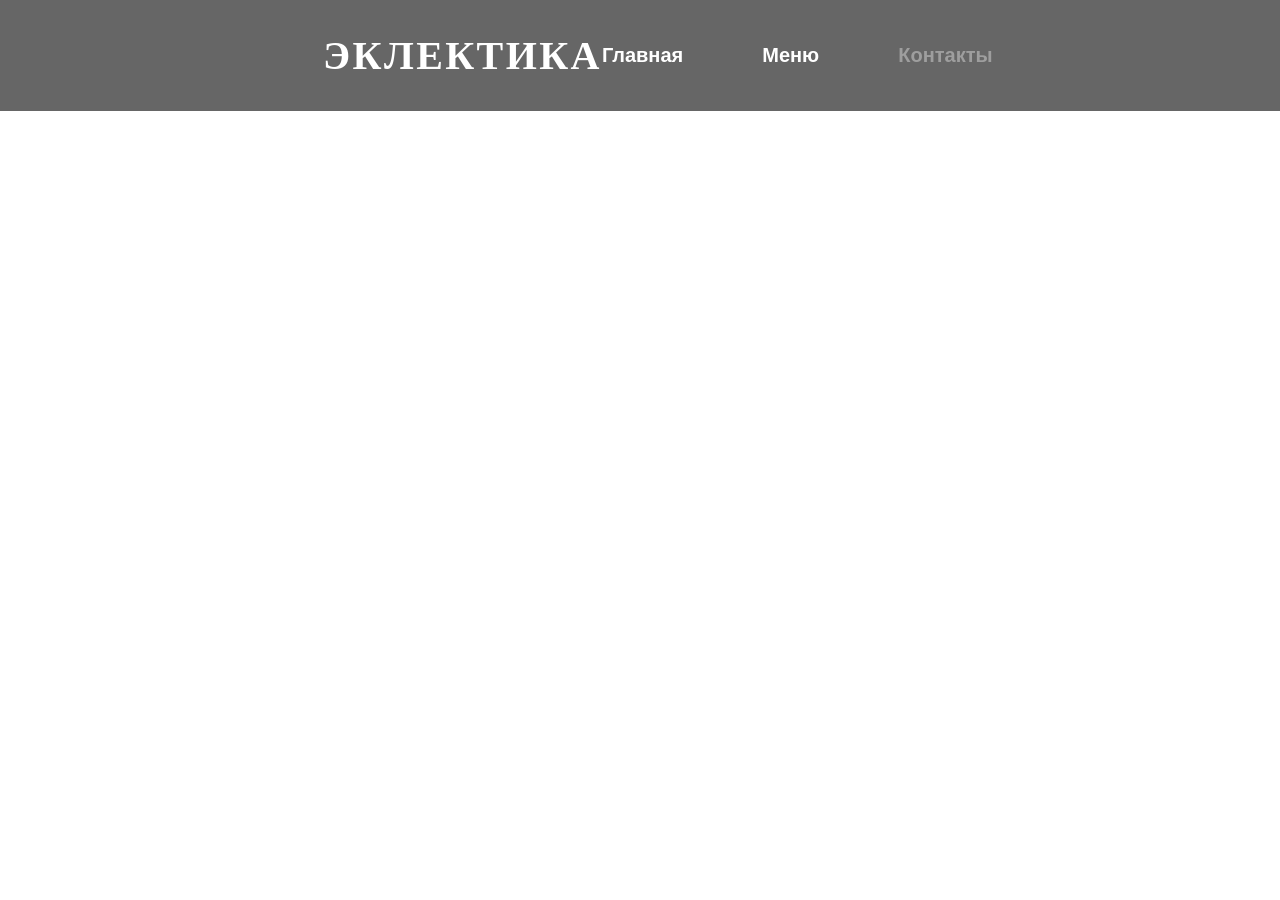
==== contact/index.html @ edfde31a "I started making an intro, I need to finish the picture and the button + there is a menu for all pag" ====
<!DOCTYPE html>
<html lang="ru">
    <head>
        <title>Ресторан</title>
        <link rel="stylesheet" type="text/css" href="../style/fonts.css" />
        <link rel="stylesheet" type="text/css" href="../style/colors.css" />
        <link rel="stylesheet" type="text/css" href="../style/common.css" />
        <link rel="stylesheet" type="text/css" href="../style/contact.css" />
        <meta name="description" content="Уютный ресторан с изысканной кухней и лучшим сервисом в городе.">
        <meta name="keywords" content="ресторан, меню, бронирование, вкусная еда, ужин">

    </head>
    <body>
        <div class="container hero-section">
            <nav>
                <h1 id="title">ЭКЛЕКТИКА</h1>
                <input id="checkbox-menu" type="checkbox">
                <label for="checkbox-menu" class="menu-icon"><img id="menu-icon-img" src="../assets/svg/menu.svg"></label>
                <label for="checkbox-menu" class="cross-icon"><img id="cross-icon-img" src="../assets/gallery/cross.png"></label>
                <div id="menu-container">
                    <ul>
                        <li><a class="nav-link" href="../index.html">Главная</a></li>
                        <li><a class="nav-link" href="../menu/index.html">Меню</a></li>
                        <li><a class="nav-link active">Контакты</a></li>
                    </ul>
                </div>
                <div id="menu-container-phone">
                    <ul>
                        <li><a class="nav-link active"  href="../index.html">Главная</a></li>
                        <li><a class="nav-link" href="../menu/index.html">Меню</a></li>
                        <li><a class="nav-link">Контакты</a></li>
                    </ul>
                </div>
            </nav>
            <main>
                
            </main>
        </div>
    </body>
</html>
---- style/fonts.css ----
.bona-nova-regular {
  font-family: "Bona Nova", serif;
  font-weight: 400;
  font-style: normal;
}

.bona-nova-bold {
  font-family: "Bona Nova", serif;
  font-weight: 700;
  font-style: normal;
}

.bona-nova-regular-italic {
  font-family: "Bona Nova", serif;
  font-weight: 400;
  font-style: italic;
}

.pt-sans-regular {
  font-family: "PT Sans", sans-serif;
  font-weight: 400;
  font-style: normal;
}

.pt-sans-bold {
  font-family: "PT Sans", sans-serif;
  font-weight: 700;
  font-style: normal;
}

.pt-sans-regular-italic {
  font-family: "PT Sans", sans-serif;
  font-weight: 400;
  font-style: italic;
}

.pt-sans-bold-italic {
  font-family: "PT Sans", sans-serif;
  font-weight: 700;
  font-style: italic;
}
---- style/common.css ----
* {
    margin: 0;
    padding: 0;
    box-sizing: border-box;
}

body{
    width: 100%;
}

nav{
    width: 100%;
    display: flex;
    color: #FFFFFF;
    background-color: rgb(0, 0, 0, 0.6);
    height: 111px;
    align-items: center;
    padding: 31px 323px 32px 323px;
    justify-content: space-between;
}

nav > h1 {
    font-family: "Bona Nova", serif; 
    font-size: 40px;
    letter-spacing: 0.06em;
}


#menu-container > ul {
    list-style: none;
    display: flex;
    gap: 79px;
}

.nav-link{
    text-decoration: none;
    font-family: "PT Sans", sans-serif;
    font-size: 20px;
    font-weight: 700;
    color: #FFFFFF;
}

.nav-link.active{
    color: #9E9E9E;
}

#checkbox-menu, #menu-container-phone{
    display: none;
}

label[for="checkbox-menu"]{
    display: none;
}

#menu-container-phone{
    width: 198px;
    height: 100vh;
    position: fixed;
    top: 0;
    right: 0;
    background-color: #000000;
}

#menu-container-phone > ul {
    list-style: none;
    margin-top: 112px;
    margin-left: 29px;
    display: flex;
    flex-direction: column;
    gap: 30.5px;
}

#menu-icon-img{
    position: absolute;
    top: 16px;
    right: 30px;
    height: 36px;
}

/* --------------------------------- */

@media (max-width: 768px) {
    #menu-container {
        display: none;
    }

    .cross-icon{
        display: none;
    }

    label.menu-icon {
        display: block;
    }

    nav > h1 {
        font-size: 16px;
    }

    nav{
        height: 65px!important;
        padding-left: 30px;
        padding-bottom: 23px;
        padding-top: 23px;
    }

    label[for="checkbox-menu"] > img{
        height: 25px;
    }

    #checkbox-menu:checked ~ #menu-container-phone {
        display: block;   
    }

    #checkbox-menu:checked ~ .cross-icon {
        display: block;
        position: fixed;
        right: 31px;
        top: 17px;
        z-index: 10001;
    }

    #cross-icon-img{
        height: 34px;
    }

}
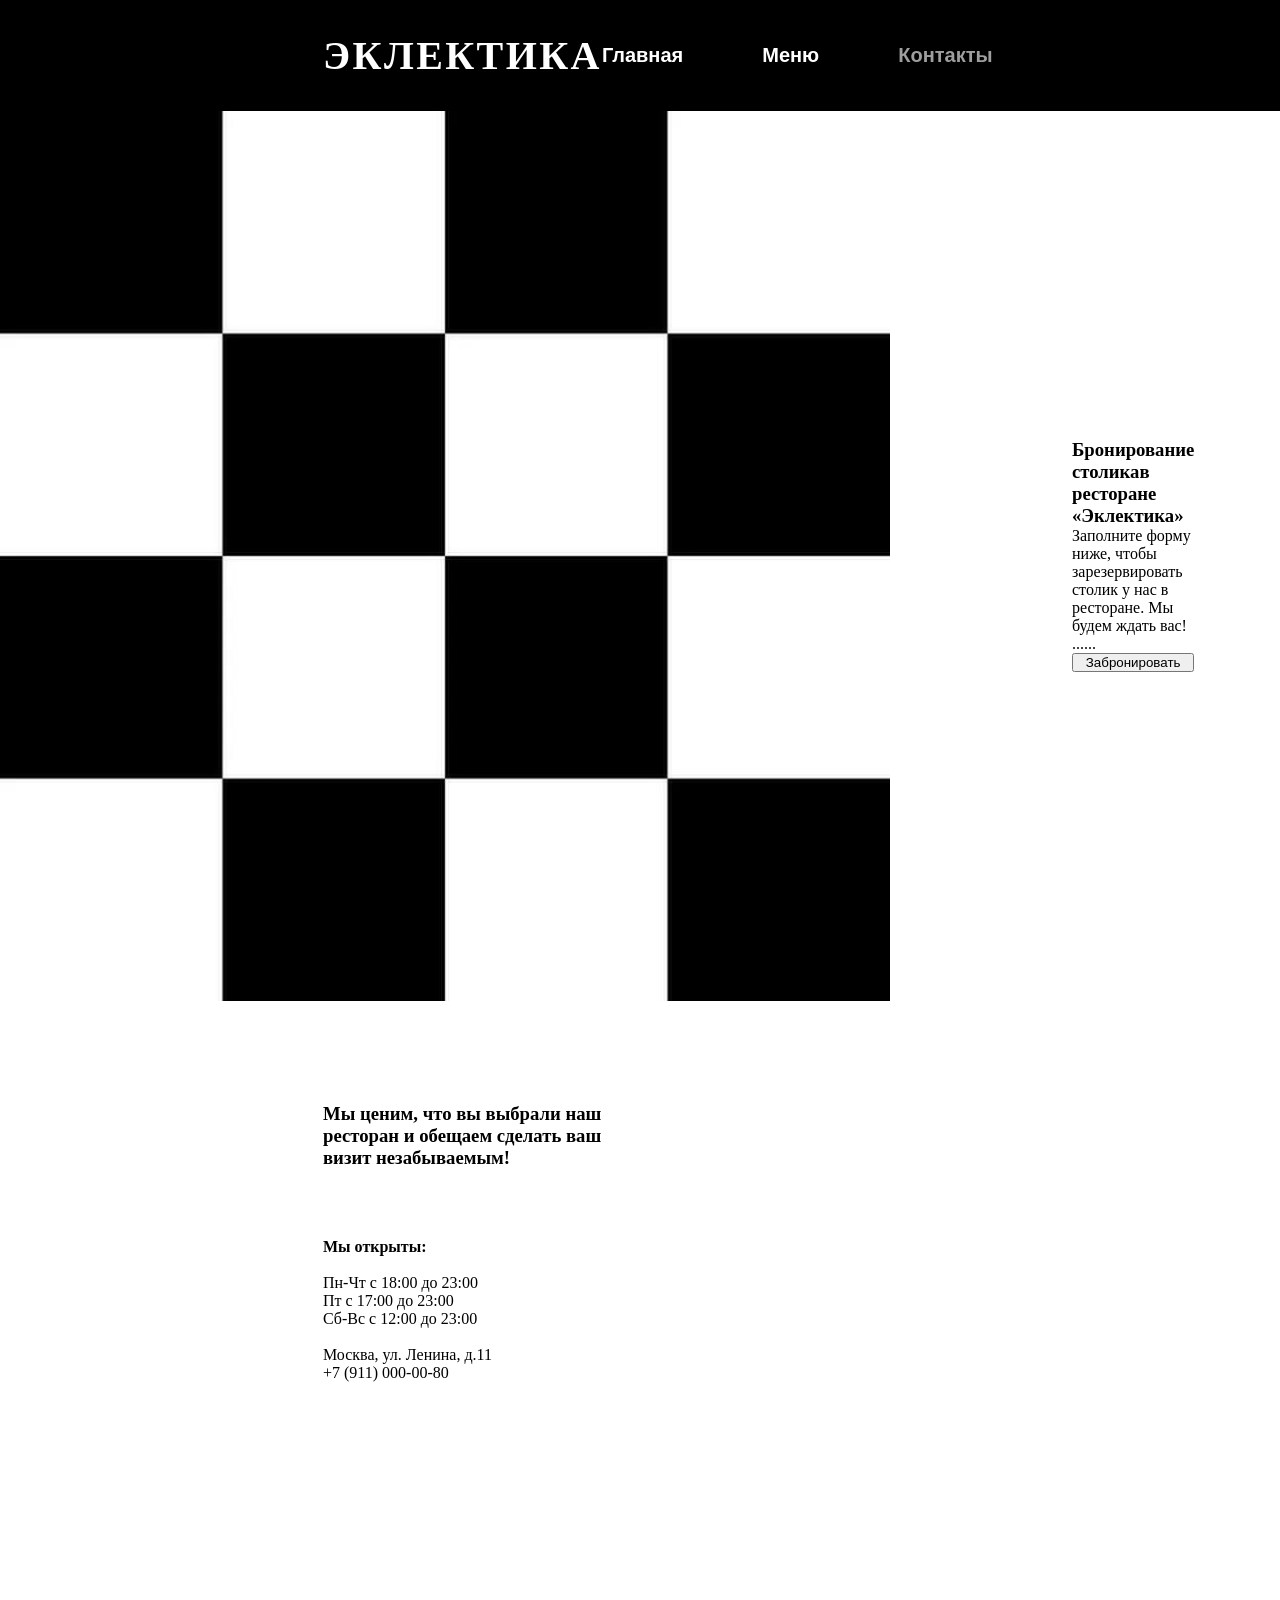
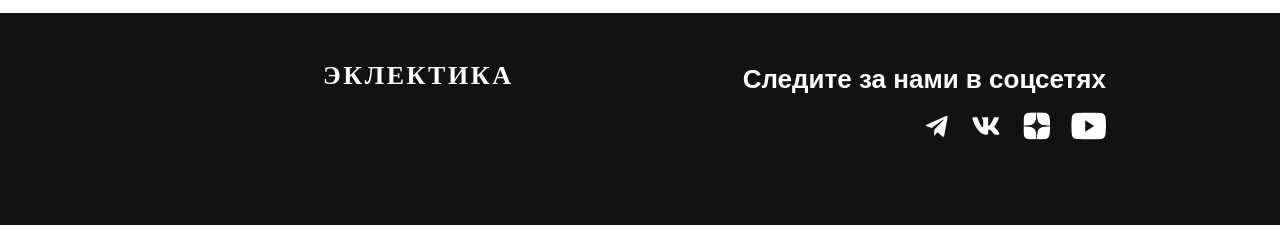
==== commit 99b22c16: "I'm finishing up contacts" ====
--- a/contact/index.html
+++ b/contact/index.html
@@ -6,6 +6,7 @@
         <link rel="stylesheet" type="text/css" href="../style/colors.css" />
         <link rel="stylesheet" type="text/css" href="../style/common.css" />
         <link rel="stylesheet" type="text/css" href="../style/contact.css" />
+        <meta name="viewport" content="width=device-width, initial-scale=1.0">
         <meta name="description" content="Уютный ресторан с изысканной кухней и лучшим сервисом в городе.">
         <meta name="keywords" content="ресторан, меню, бронирование, вкусная еда, ужин">
 
@@ -33,8 +34,51 @@
                 </div>
             </nav>
             <main>
-                
+                <section id="booking">
+                    <img src="../assets/img/sq.jpg">
+                    <div>
+                        <h3>Бронирование столикав ресторане «Эклектика»</h3>
+                        <p>Заполните форму ниже, чтобы зарезервировать столик у нас в ресторане. Мы будем ждать вас!</p>
+                        <form>
+                            ......
+                            <button>Забронировать</button>
+                        </form>
+                    </div>
+                </section>
+                <section id="contacts">
+                    <div>
+                        <h3 id="contacts-h3">Мы ценим, что вы выбрали наш ресторан и обещаем сделать ваш визит незабываемым!</h3>
+                        <p>
+                            <b>Мы открыты:</b>
+                            </br>
+                            </br>
+                            Пн-Чт с 18:00 до 23:00
+                            </br>
+                            Пт с 17:00 до 23:00
+                            </br>
+                            Сб-Вс с 12:00 до 23:00
+                            </br>
+                            </br>
+                            Москва, ул. Ленина, д.11
+                            </br>
+                            +7 (911) 000-00-80
+                        </p>
+                    </div>
+                    <iframe src="https://yandex.ru/map-widget/v1/?um=constructor%3A0eaf911303ebc9ba9ed9ba10dc5fababc017512eb0811d73e80b8dd25c62c32e&amp;source=constructor" width="970" height="612" frameborder="0"></iframe>
+                </section>
             </main>
+            <footer>
+                <h2>ЭКЛЕКТИКА</h2>
+                <div id="footer-column">
+                    <p>Следите за нами в соцсетях</p>
+                    <div id="social-network">
+                        <img src="../assets/svg/tg.svg">
+                        <img src="../assets/svg/vk.svg">
+                        <img src="../assets/svg/dzen.svg">
+                        <img src="../assets/svg/youtube.svg">
+                    </div>
+                </div>
+            </footer>
         </div>
     </body>
 </html>
--- a/style/common.css
+++ b/style/common.css
@@ -12,6 +12,8 @@
     width: 100%;
     display: flex;
     color: #FFFFFF;
+    position: relative; 
+    z-index: 999; 
     background-color: rgb(0, 0, 0, 0.6);
     height: 111px;
     align-items: center;
@@ -77,6 +79,50 @@
     height: 36px;
 }
 
+/* ----------------footer----------------- */
+
+footer{
+    background-color: #121212;
+    color: #FFFFFF;
+    display: flex;
+    height: 212px;
+    padding-top: 50px;
+    justify-content: space-between;
+    padding: 50px 174px 0px 323px;
+}
+
+footer > h2{
+    font-family: "Bona Nova", serif;
+    font-size: 26px;
+    font-weight: 700;
+    line-height: 100%;
+    letter-spacing: 0.1em;
+}
+
+#footer-column{
+    display: flex;
+    flex-direction: column;
+    gap: 15px;
+    align-items: end;
+}
+
+#footer-column > p{
+    font-family: "PT Sans", sans-serif;
+    font-size: 26px;
+    font-weight: 700;
+    line-height: 125%;
+}
+
+#social-network{
+    display: flex;
+    gap: 20px;
+    height: 30px;
+}
+
+#social-network > img {
+    height: 100%;
+}
+
 /* --------------------------------- */
 
 @media (max-width: 768px) {
@@ -123,4 +169,42 @@
         height: 34px;
     }
 
+    /* ----------------footer media----------------- */
+
+    footer{
+        width: 100%;
+        height: 260px;
+        padding: 0;
+        flex-direction: column;
+        padding: 45px 0px 64px 30px;
+    }
+    
+    footer > h2{
+        font-size: 16px;
+    }
+
+    #footer-column > p{
+        font-size: 16px;
+        line-height: 125%;
+        margin-bottom: 0px;
+    }
+
+    #footer-column{
+        gap: 12px;
+        align-items: start;
+    }
+
+    #footer-column > p{
+        font-size: 16px;
+    }
+
+    #social-network{
+        display: flex;
+        gap: 15px;
+    }
+
+    #social-network{
+        height: 20px;
+    }
+
 }
--- a/style/contact.css
+++ b/style/contact.css
@@ -0,0 +1,42 @@
+body {
+    background-color: #FFFFFF;
+}
+
+nav{
+    background-color: rgb(0, 0, 0);
+}
+
+#booking, #contacts{
+    display: flex;
+}
+
+#booking > img{
+    width: 950px;
+    height: 890px;
+}
+
+#booking > div{
+    width: 50.5%;
+    padding: 131px 323px 132px 182px;
+}
+
+#booking > div{
+    display: flex;
+    flex-direction: column;
+    justify-content: center;
+}
+
+form{
+    display: flex;
+    flex-direction: column;
+}
+
+#contacts > div{
+    width: 49.5%;
+    margin: 102px 162px 102px 323px;
+    max-width: 465px;
+}
+
+#contacts-h3{
+    margin-bottom: 69px;
+}
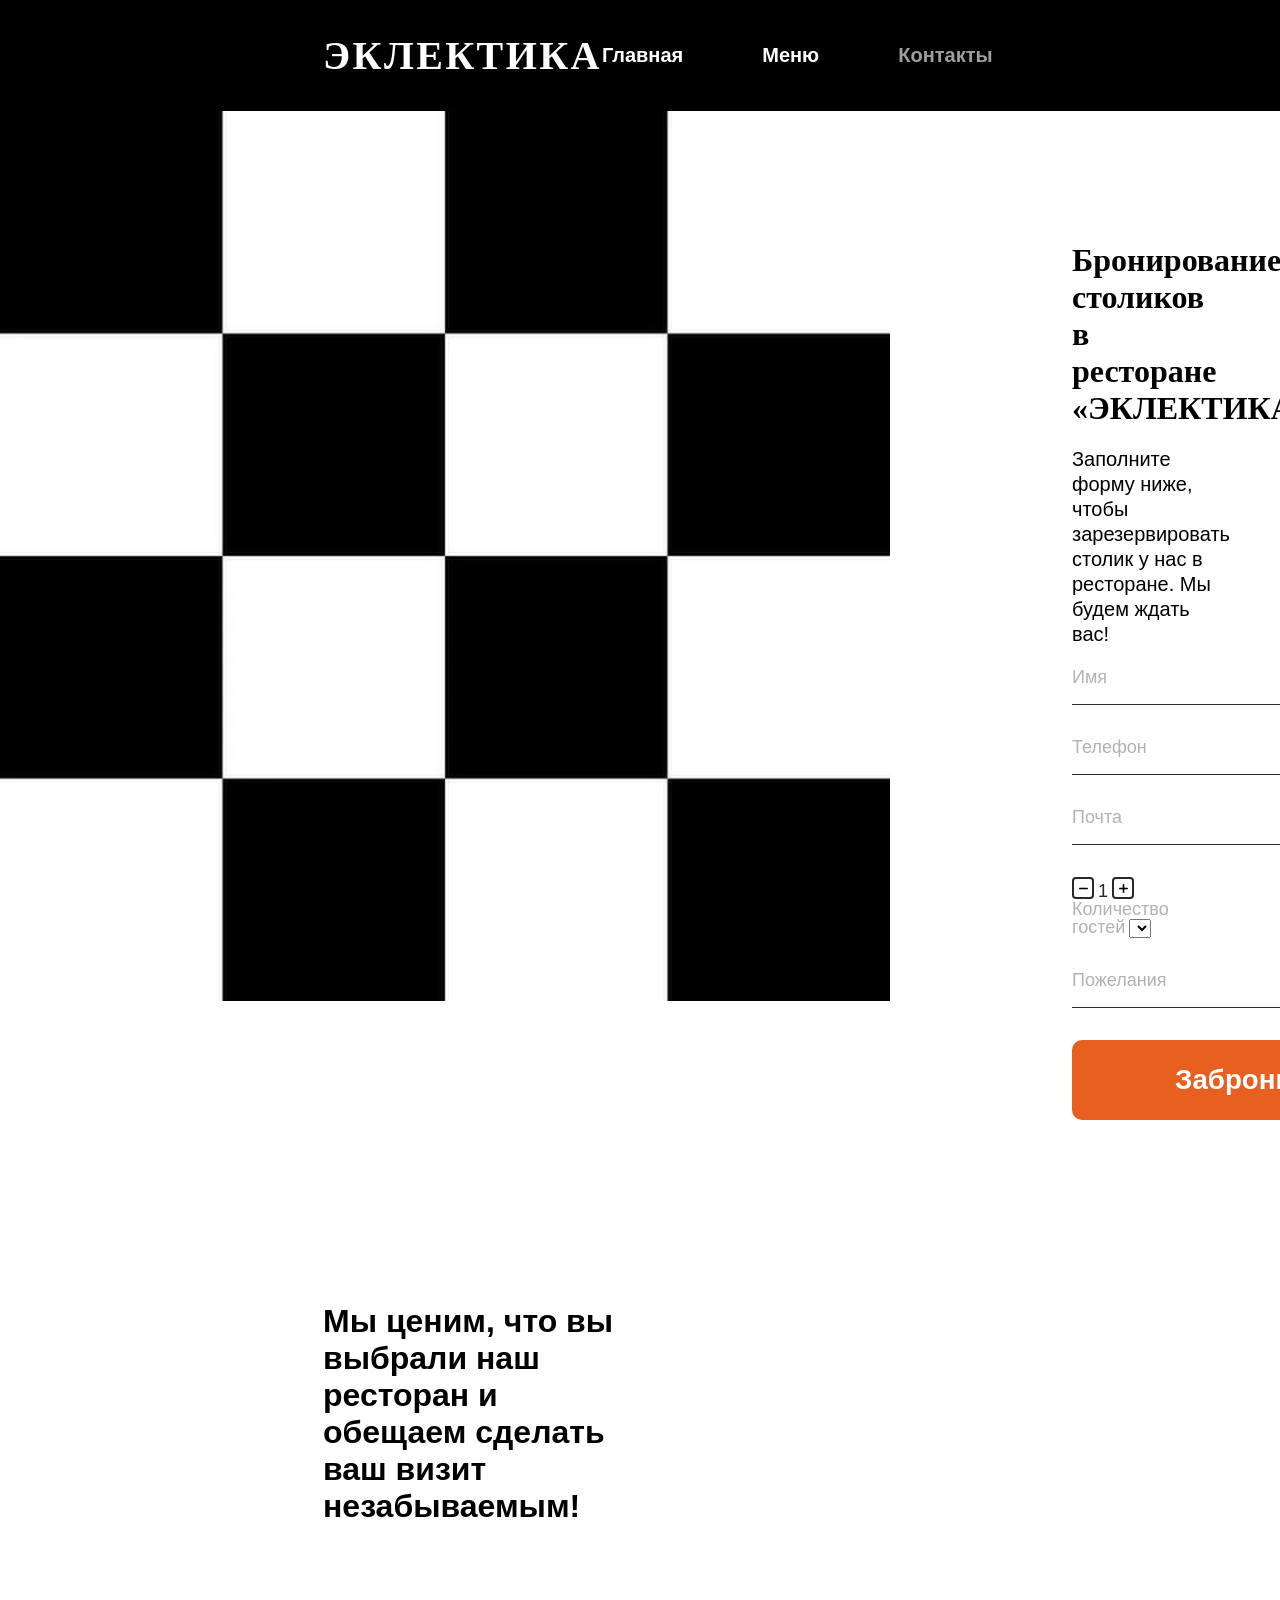
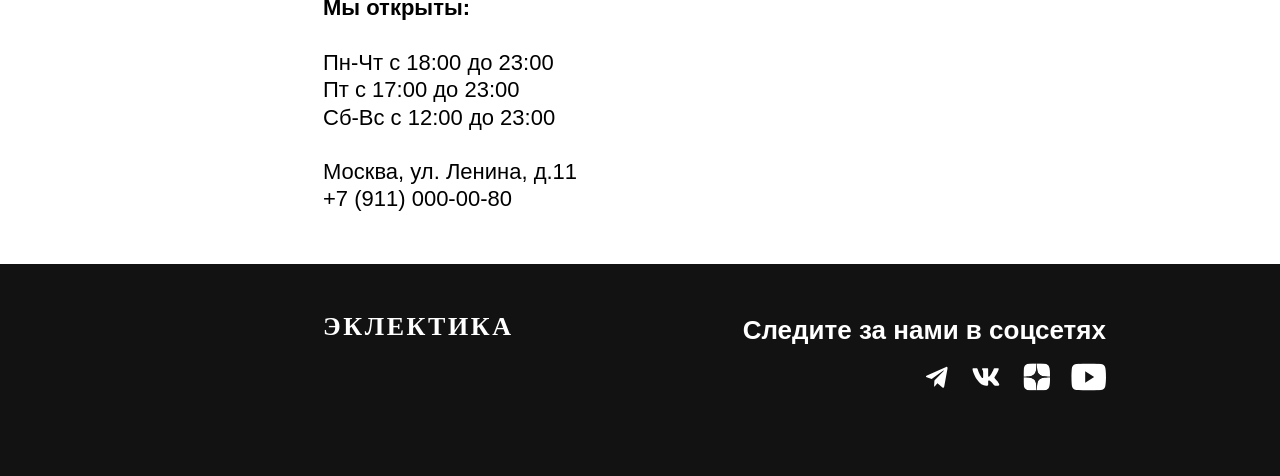
==== commit 7aa28aff: "I'm done with the main part" ====
--- a/contact/index.html
+++ b/contact/index.html
@@ -34,21 +34,34 @@
                 </div>
             </nav>
             <main>
+                <section id="intro"></section>
                 <section id="booking">
                     <img src="../assets/img/sq.jpg">
                     <div>
-                        <h3>Бронирование столикав ресторане «Эклектика»</h3>
-                        <p>Заполните форму ниже, чтобы зарезервировать столик у нас в ресторане. Мы будем ждать вас!</p>
+                        <h3 id="booking-h3">Бронирование столиков в ресторане «ЭКЛЕКТИКА»</h3>
+                        <p id="booking-p">Заполните форму ниже, чтобы зарезервировать столик у нас в ресторане. Мы будем ждать вас!</p>
                         <form>
-                            ......
-                            <button>Забронировать</button>
+                            <input type="text" placeholder="Имя">
+                            <input type="tel" placeholder="Телефон">
+                            <input type="email" placeholder="Почта">
+                            <div>
+                                <button class="guests-button"><img class="guests-button-img" src="../assets/img/min.png"></button>
+                                <span>1</span>
+                                <button class="guests-button"><img class="guests-button-img" src="../assets/img/plus.png"></button>
+                                <label>Количество гостей</label>
+                                <select></select>
+                            </div>
+                            <input type="text" placeholder="Пожелания">
+                            <button id="booking-button">Забронировать</button>
                         </form>
                     </div>
                 </section>
                 <section id="contacts">
+                    <iframe id="iframe-media" src="https://yandex.ru/map-widget/v1/?um=constructor%3A0eaf911303ebc9ba9ed9ba10dc5fababc017512eb0811d73e80b8dd25c62c32e&amp;source=constructor" width="360" height="265" frameborder="0"></iframe>
                     <div>
                         <h3 id="contacts-h3">Мы ценим, что вы выбрали наш ресторан и обещаем сделать ваш визит незабываемым!</h3>
-                        <p>
+                        <h3 id="contacts-h3-media">Мы ценим ваш выбор нашего ресторана и обещаем сделать ваш визит незабываемым!</h3>
+                        <p id="contacts-p">
                             <b>Мы открыты:</b>
                             </br>
                             </br>
@@ -64,7 +77,7 @@
                             +7 (911) 000-00-80
                         </p>
                     </div>
-                    <iframe src="https://yandex.ru/map-widget/v1/?um=constructor%3A0eaf911303ebc9ba9ed9ba10dc5fababc017512eb0811d73e80b8dd25c62c32e&amp;source=constructor" width="970" height="612" frameborder="0"></iframe>
+                    <iframe id="iframe-pc" src="https://yandex.ru/map-widget/v1/?um=constructor%3A0eaf911303ebc9ba9ed9ba10dc5fababc017512eb0811d73e80b8dd25c62c32e&amp;source=constructor" width="970" height="612" frameborder="0"></iframe>
                 </section>
             </main>
             <footer>
--- a/style/colors.css
+++ b/style/colors.css
@@ -0,0 +1,8 @@
+:root {
+    --base-white: #FFFFFF;
+    --light-1: #B2B2B2;
+    --light-2: #9E9E9E;
+    --black-1: #292929;
+    --black-2: #121212;
+    --base-orange: #E76020;
+}
--- a/style/common.css
+++ b/style/common.css
@@ -11,7 +11,7 @@
 nav{
     width: 100%;
     display: flex;
-    color: #FFFFFF;
+    color: var(--base-white);
     position: relative; 
     z-index: 999; 
     background-color: rgb(0, 0, 0, 0.6);
@@ -39,11 +39,11 @@
     font-family: "PT Sans", sans-serif;
     font-size: 20px;
     font-weight: 700;
-    color: #FFFFFF;
+    color: var(--base-white);
 }
 
 .nav-link.active{
-    color: #9E9E9E;
+    color: var(--light-2);
 }
 
 #checkbox-menu, #menu-container-phone{
@@ -82,8 +82,8 @@
 /* ----------------footer----------------- */
 
 footer{
-    background-color: #121212;
-    color: #FFFFFF;
+    background-color: var(--black-2);
+    color: var(--base-white);
     display: flex;
     height: 212px;
     padding-top: 50px;
--- a/style/contact.css
+++ b/style/contact.css
@@ -1,5 +1,12 @@
+@import "colors.css";
+
 body {
-    background-color: #FFFFFF;
+    background-color: var(--base-white);
+    width: 100%;
+}
+
+#intro{
+    display: none;
 }
 
 nav{
@@ -20,10 +27,18 @@
     padding: 131px 323px 132px 182px;
 }
 
-#booking > div{
-    display: flex;
-    flex-direction: column;
-    justify-content: center;
+#booking-h3{
+    margin-bottom: 20px;
+    font-family: "Bona Nova", serif; 
+    font-size: 32px;
+}
+
+#booking-p{
+    margin-bottom: 20px;
+    font-family: "PT Sans", sans-serif;
+    font-size: 20px;
+    font-weight: 400;
+    line-height: 125%;
 }
 
 form{
@@ -31,12 +46,174 @@
     flex-direction: column;
 }
 
+form > div{
+    margin-bottom: 32px;
+}
+
+input{
+    border: none;
+    border-bottom: 1px solid var(--black-1);
+    height: 38px;
+    width: 411px;
+    margin-bottom: 32px;
+    padding-bottom: 15px;
+}
+
+span{
+    font-family: "PT Sans", sans-serif;
+    font-size: 18px;
+    line-height: 96%;
+    font-weight: 400;
+    color: var(--black-1);
+}
+
+input::placeholder, label {
+    color: var(--light-1);
+    font-family: "PT Sans", sans-serif;
+    font-size: 18px;
+    line-height: 96%;
+}
+
+.guests-button{
+    width: 22px;
+    height: 22px;
+    border: 2px solid var(--black-1);
+    color: var(--black-1);
+    font-size: 22px;
+    border-radius: 4px;
+    background-color: transparent;
+}
+
+.guests-button-img{
+    width: 9px;
+    height: 9px;
+    display: flex;
+    margin: 0 auto;
+}
+
+#booking-button{
+    width: 420px;
+    height: 80px;
+    border-radius: 10px;
+    border: solid var(--base-orange);
+    background-color: var(--base-orange);
+    font-family: "PT Sans", sans-serif;
+    font-size: 27.7px;
+    font-weight: 700;
+    color: var(--base-white);
+}
+
 #contacts > div{
     width: 49.5%;
-    margin: 102px 162px 102px 323px;
+    margin: auto 162px auto 323px;
     max-width: 465px;
 }
 
 #contacts-h3{
     margin-bottom: 69px;
+    font-family: "PT Sans", sans-serif;
+    font-size: 32px;
+}
+
+#contacts-h3-media{
+    display: none;
+}
+
+#contacts-p{
+    font-family: "PT Sans", sans-serif;
+    font-size: 22px;
+    line-height: 124%;
+}
+
+#iframe-media{
+    display: none;
+}
+
+/* ----------------media----------------- */
+
+@media (max-width: 768px) {
+    
+    #intro{
+        display: block;
+        background-image: url("../assets/gallery/contact/contact.png");
+        background-position: center;
+        background-size: cover;
+        margin-top: -65px;
+        height: 265px;
+    }
+
+    nav{
+        background-color: rgb(0, 0, 0, 0.6);
+    }
+
+    #booking > img{
+        display: none;
+    }
+
+    #booking > div{
+        padding: 0;
+        width: 100%;
+        padding: 26px 0 35px 31px;
+    }
+
+    #booking-h3{
+        font-size: 28px;
+        width: 281px;
+    }
+
+    #booking-p{
+        margin-bottom: 47px;
+        font-size: 18px;
+    }
+
+    form > div{
+        margin-bottom: 61px;
+        display: flex;
+    }
+
+    input{
+        width: 300px;
+        margin-bottom: 32px;
+        padding-bottom: 15px;
+    }
+
+    #booking-button{
+        width: 300px;
+        height: 55px;
+        font-size: 18px;
+    }
+
+    #contacts > div{
+        width: 100%;
+        margin: 0;
+    }
+
+    #contacts{
+        display: flex;
+        flex-direction: column;
+    }
+
+    #iframe-pc{
+        display: none;
+    }
+
+    #iframe-media{
+        display: block;
+    }
+
+    #contacts > div{
+        padding: 38px 0 66px 30px;
+    }
+
+    #contacts-h3{
+        display: none;
+    }
+
+    #contacts-h3-media{
+        display: block;
+        width: 308px;
+        margin-bottom: 31px;
+        font-size: 22px;
+        font-family: "PT Sans", sans-serif;
+    }
 }
